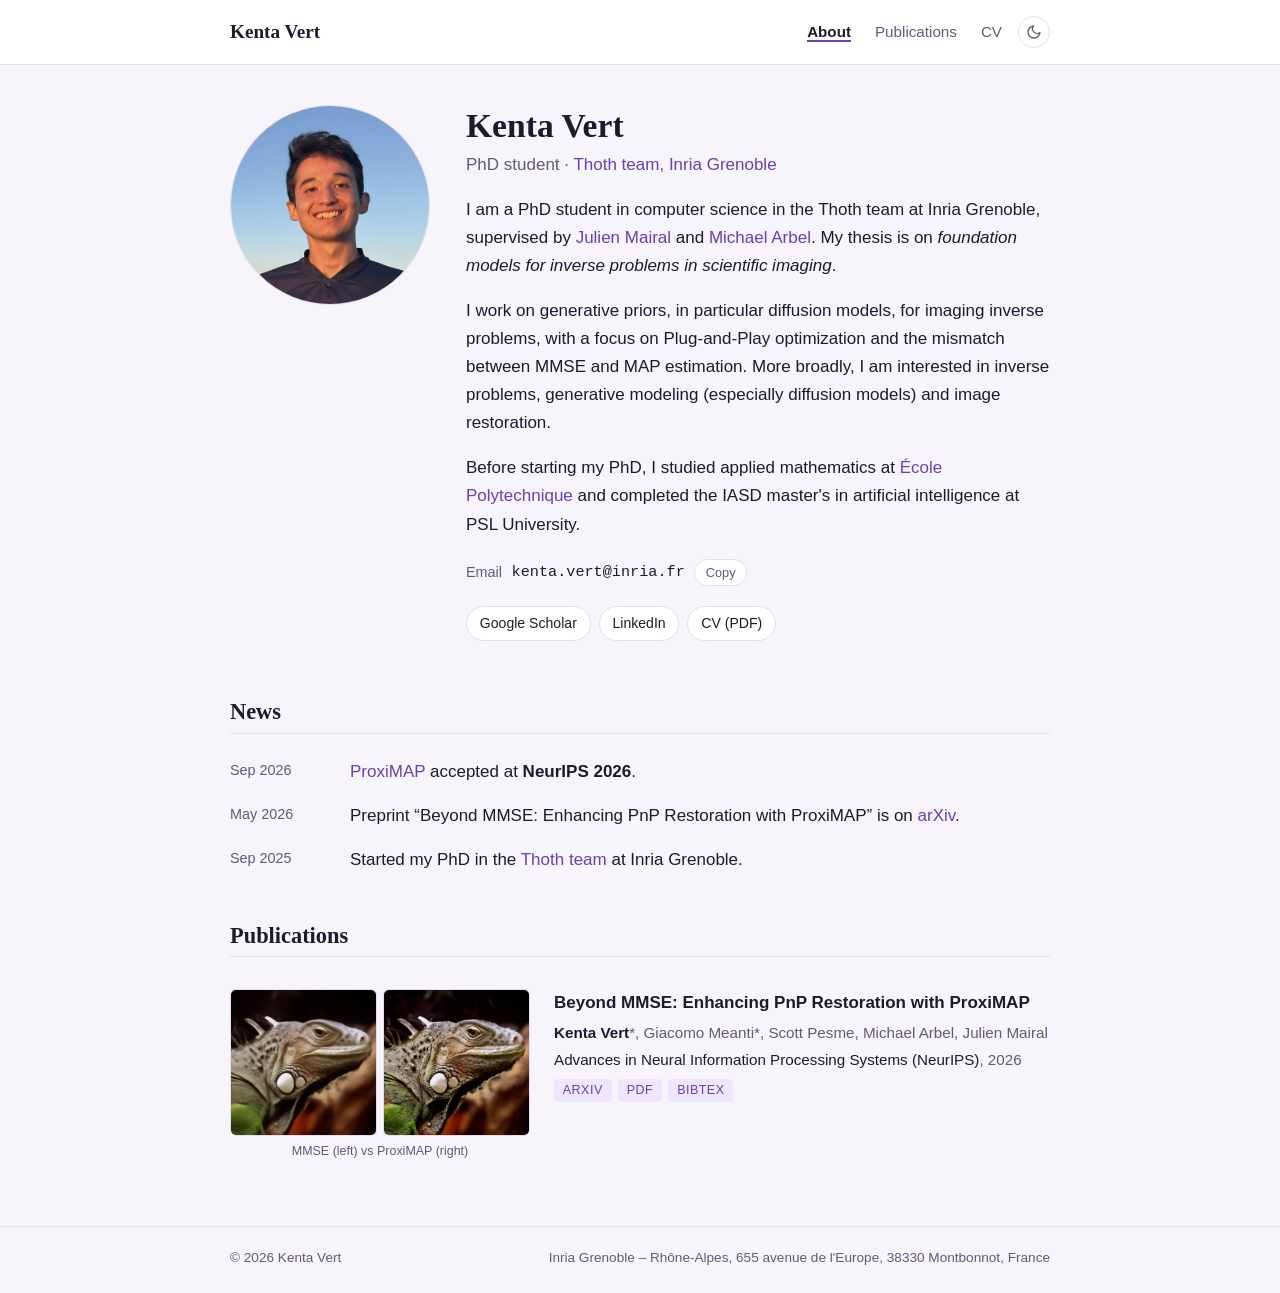
==== index.html @ 5892147f "First version of personal website" ====
<!DOCTYPE html>
<html lang="en">
<head>
  <meta charset="utf-8">
  <meta name="viewport" content="width=device-width, initial-scale=1">
  <title>Kenta Vert</title>
  <meta name="description" content="Kenta Vert — PhD student in the Thoth team at Inria Grenoble, working on generative priors for imaging inverse problems.">
  <meta property="og:type" content="website">
  <meta property="og:title" content="Kenta Vert">
  <meta property="og:description" content="PhD student in the Thoth team at Inria Grenoble, working on generative priors for imaging inverse problems.">
  <meta property="og:url" content="https://kentavert.github.io/">
  <meta property="og:image" content="https://kentavert.github.io/assets/img/kenta-square.jpg">
  <meta name="twitter:card" content="summary">
  <link rel="icon" href="assets/img/favicon.svg" type="image/svg+xml">
  <link rel="stylesheet" href="assets/css/style.css">
  <script>
    // Apply a saved light/dark choice before the page draws (avoids a flash)
    try { var t = localStorage.getItem("theme"); if (t) document.documentElement.setAttribute("data-theme", t); } catch (e) {}
  </script>
</head>
<body>
  <header class="site-header">
    <div class="wrap">
      <a class="brand" href="index.html">Kenta Vert</a>
      <nav aria-label="Main">
        <ul>
          <li><a href="index.html" aria-current="page">About</a></li>
          <li><a href="publications.html">Publications</a></li>
          <li><a href="cv.html">CV</a></li>
        </ul>
      </nav>
      <button type="button" class="theme-toggle" id="theme-toggle" aria-label="Switch to dark mode">
        <svg class="icon-moon" viewBox="0 0 24 24" fill="none" stroke="currentColor" stroke-width="2" stroke-linecap="round" stroke-linejoin="round" aria-hidden="true"><path d="M21 12.8A9 9 0 1 1 11.2 3a7 7 0 0 0 9.8 9.8z"/></svg>
        <svg class="icon-sun" viewBox="0 0 24 24" fill="none" stroke="currentColor" stroke-width="2" stroke-linecap="round" aria-hidden="true"><circle cx="12" cy="12" r="4.5"/><path d="M12 2v2M12 20v2M4.9 4.9l1.4 1.4M17.7 17.7l1.4 1.4M2 12h2M20 12h2M4.9 19.1l1.4-1.4M17.7 6.3l1.4-1.4"/></svg>
      </button>
    </div>
  </header>

  <main class="wrap">
    <section class="intro">
      <!-- Photo: square, web-sized version of your portrait -->
      <img src="assets/img/kenta-square.jpg" alt="Portrait of Kenta Vert">
      <div>
        <h1>Kenta Vert</h1>
        <p class="role">
          PhD student · <a href="https://team.inria.fr/thoth/">Thoth team</a>,
          <a href="https://www.inria.fr/en/centre-inria-universite-grenoble-alpes">Inria Grenoble</a>
        </p>
        <p>
          I am a PhD student in computer science in the Thoth team at Inria Grenoble, supervised by
          <a href="https://lear.inrialpes.fr/people/mairal/">Julien Mairal</a> and
          <a href="https://michaelarbel.github.io">Michael Arbel</a>. My thesis is on
          <em>foundation models for inverse problems in scientific imaging</em>.
        </p>
        <p>
          I work on generative priors, in particular diffusion models, for imaging inverse problems,
          with a focus on Plug-and-Play optimization and the mismatch between MMSE and MAP estimation.
          More broadly, I am interested in inverse problems, generative modeling (especially diffusion models) and image restoration.
        </p>
        <p>
          Before starting my PhD, I studied applied mathematics at
          <a href="https://www.polytechnique.edu/en">École Polytechnique</a> and completed the
          IASD master's in artificial intelligence at PSL University.
        </p>
        <p class="email">
          <span class="email-label">Email</span>
          <span id="email-address">kenta.vert@inria.fr</span>
          <button type="button" class="copy-btn" id="copy-email">Copy</button>
        </p>
        <ul class="links">
          <li><a href="https://scholar.google.com/citations?user=P8s89rgAAAAJ">Google Scholar</a></li>
          <li><a href="https://www.linkedin.com/in/kenta-vert-112619259/">LinkedIn</a></li>
          <!-- Uncomment once your GitHub profile is ready:
          <li><a href="https://github.com/kentavert">GitHub</a></li> -->
          <li><a href="assets/cv.pdf">CV (PDF)</a></li>
        </ul>
      </div>
    </section>

    <section>
      <h2>News</h2>
      <ul class="news">
        <li><time datetime="2026-09">Sep 2026</time><span><a href="https://arxiv.org/abs/2605.16396">ProxiMAP</a> accepted at <strong>NeurIPS 2026</strong>.</span></li>
        <li><time datetime="2026-05">May 2026</time><span>Preprint “Beyond MMSE: Enhancing PnP Restoration with ProxiMAP” is on <a href="https://arxiv.org/abs/2605.16396">arXiv</a>.</span></li>
        <li><time datetime="2025-09">Sep 2025</time><span>Started my PhD in the <a href="https://team.inria.fr/thoth/">Thoth team</a> at Inria Grenoble.</span></li>
      </ul>
    </section>

    <section>
      <h2>Publications</h2>
      <article class="pub has-thumb">
        <figure class="pub-fig">
          <div class="pub-pair">
            <img class="pub-thumb" src="assets/img/lizard_mmse_s255.png" alt="Lizard denoised with the MMSE estimate: blurry" loading="lazy">
            <img class="pub-thumb" src="assets/img/lizard_proximap_s255.png" alt="Same lizard denoised with ProxiMAP: sharper details" loading="lazy">
          </div>
          <figcaption>MMSE (left) vs ProxiMAP (right)</figcaption>
        </figure>
        <div>
          <p class="pub-title">Beyond MMSE: Enhancing PnP Restoration with ProxiMAP</p>
          <p class="pub-authors"><span class="me">Kenta Vert</span>*, Giacomo Meanti*, Scott Pesme, Michael Arbel, Julien Mairal</p>
          <p class="pub-venue"><em>Advances in Neural Information Processing Systems (NeurIPS)</em>, 2026</p>
          <div class="pub-links"><a href="https://arxiv.org/abs/2605.16396">arXiv</a><a href="https://arxiv.org/pdf/2605.16396">PDF</a><button type="button" class="bibtex-toggle" aria-expanded="false" aria-controls="bib-proximap">BibTeX</button></div>
          <!-- Add <a href="https://github.com/...">Code</a> to pub-links once the code is released -->
          <div class="bibtex" id="bib-proximap" hidden>
            <button type="button" class="copy-btn bibtex-copy">Copy</button>
<pre>@inproceedings{vert2026proximap,
  title     = {Beyond {MMSE}: Enhancing {PnP} Restoration with {ProxiMAP}},
  author    = {Vert, Kenta and Meanti, Giacomo and Pesme, Scott and Arbel, Michael and Mairal, Julien},
  booktitle = {Advances in Neural Information Processing Systems (NeurIPS)},
  year      = {2026},
  note      = {arXiv:2605.16396}
}</pre>
          </div>
        </div>
      </article>
    </section>
  </main>

  <footer class="site-footer">
    <div class="wrap">
      <span>© 2026 Kenta Vert</span>
      <span>Inria Grenoble – Rhône-Alpes, 655 avenue de l'Europe, 38330 Montbonnot, France</span>
    </div>
  </footer>

  <script src="assets/js/site.js"></script>
</body>
</html>
---- assets/css/style.css ----
/* ---------- Theme ---------- */
/* Light purple palette. Previous warm light: bg #fbfaf7, surface #ffffff, text #1d1f23,
   muted #5f6570, border #e6e3dc, accent #b5452b, accent-soft #f6e7e2 */
:root {
  --bg: #f7f4fc;
  --surface: #ffffff;
  --text: #1f1a2b;
  --muted: #625a74;
  --border: #e4dcf0;
  --accent: #6a3fb5;          /* change this to re-color the site */
  --accent-soft: #eee6fa;
  --maxw: 860px;
  --serif: "Iowan Old Style", "Palatino Linotype", Palatino, Georgia, serif;
  --sans: -apple-system, BlinkMacSystemFont, "Segoe UI", Roboto, "Helvetica Neue", Arial, sans-serif;
}
/* Dark theme: follows the OS unless the visitor picked a theme with the toggle.
   Dark purple palette. Previous neutral dark: bg #15171a, surface #1c1f23, text #e8e6e1,
   muted #a0a5ad, border #2c3036, accent #e9805f, accent-soft #33241f */
@media (prefers-color-scheme: dark) {
  :root:not([data-theme="light"]) {
    --bg: #1a1424;
    --surface: #231a31;
    --text: #ece7f3;
    --muted: #aaa0bd;
    --border: #3a2e4d;
    --accent: #c9a7ff;
    --accent-soft: #352a4c;
    color-scheme: dark;
  }
}
:root[data-theme="dark"] {
  --bg: #1a1424;
  --surface: #231a31;
  --text: #ece7f3;
  --muted: #aaa0bd;
  --border: #3a2e4d;
  --accent: #c9a7ff;
  --accent-soft: #352a4c;
  color-scheme: dark;
}

/* ---------- Base ---------- */
* { box-sizing: border-box; }
html { -webkit-text-size-adjust: 100%; }
body {
  margin: 0;
  background: var(--bg);
  color: var(--text);
  font: 17px/1.65 var(--sans);
}
a { color: var(--accent); text-decoration: none; }
a:hover { text-decoration: underline; text-underline-offset: 3px; }
h1, h2, h3 { font-family: var(--serif); font-weight: 600; line-height: 1.25; }
h1 { font-size: 2.1rem; margin: 0 0 .25rem; }
h2 { font-size: 1.4rem; margin: 2.5rem 0 1rem; padding-bottom: .4rem; border-bottom: 1px solid var(--border); }
h3 { font-size: 1.1rem; margin: 1.5rem 0 .5rem; }
.wrap { max-width: var(--maxw); margin: 0 auto; padding: 0 1.25rem; }

/* ---------- Header / nav ---------- */
.site-header { border-bottom: 1px solid var(--border); background: var(--surface); }
.site-header .wrap { display: flex; align-items: center; justify-content: space-between; gap: 1rem; flex-wrap: wrap; padding-top: 1rem; padding-bottom: 1rem; }
.brand { font-family: var(--serif); font-size: 1.2rem; font-weight: 600; color: var(--text); }
.brand:hover { text-decoration: none; color: var(--accent); }
nav { margin-left: auto; }
.theme-toggle {
  display: inline-flex; align-items: center; justify-content: center; width: 2rem; height: 2rem; padding: 0;
  border: 1px solid var(--border); border-radius: 50%; background: transparent; color: var(--muted); cursor: pointer;
}
.theme-toggle:hover { color: var(--accent); border-color: var(--accent); }
.theme-toggle svg { width: 1rem; height: 1rem; }
.theme-toggle .icon-sun { display: none; }
.theme-toggle.is-dark .icon-sun { display: block; }
.theme-toggle.is-dark .icon-moon { display: none; }
nav ul { list-style: none; display: flex; gap: 1.5rem; margin: 0; padding: 0; }
nav a { color: var(--muted); font-size: .95rem; }
nav a:hover { color: var(--text); text-decoration: none; }
nav a[aria-current="page"] { color: var(--text); font-weight: 600; box-shadow: 0 2px 0 var(--accent); }

main.wrap { padding-top: 2.5rem; padding-bottom: 3rem; }

/* ---------- Home: intro ---------- */
.intro { display: grid; grid-template-columns: 200px 1fr; gap: 2.25rem; align-items: start; }
.intro img { width: 200px; height: 200px; object-fit: cover; border-radius: 50%; border: 1px solid var(--border); }
.role { color: var(--muted); margin: 0 0 1rem; }
.links { display: flex; flex-wrap: wrap; gap: .5rem; margin-top: 1.25rem; padding: 0; list-style: none; }
.links a {
  display: inline-block; padding: .3rem .8rem; border: 1px solid var(--border); border-radius: 999px;
  font-size: .88rem; color: var(--text); background: var(--surface);
}
.links a:hover { border-color: var(--accent); color: var(--accent); text-decoration: none; }

/* ---------- Email ---------- */
.email { display: flex; align-items: center; flex-wrap: wrap; gap: .6rem; margin: 1.25rem 0 0; }
.email-label { color: var(--muted); font-size: .9rem; }
#email-address { font-family: ui-monospace, SFMono-Regular, Menlo, Consolas, monospace; font-size: .95rem; user-select: all; }
.copy-btn {
  font: inherit; font-size: .8rem; padding: .15rem .65rem; cursor: pointer;
  border: 1px solid var(--border); border-radius: 999px; background: var(--surface); color: var(--muted);
}
.copy-btn:hover { border-color: var(--accent); color: var(--accent); }

/* ---------- News ---------- */
.news { list-style: none; padding: 0; margin: 0; }
.news li { display: grid; grid-template-columns: 6.5rem 1fr; gap: 1rem; padding: .5rem 0; }
.news time { color: var(--muted); font-size: .9rem; font-variant-numeric: tabular-nums; padding-top: .1rem; }

/* ---------- Publications ---------- */
.pub { padding: 1rem 0; border-bottom: 1px solid var(--border); }
.pub:last-child { border-bottom: 0; }
.pub-title { font-weight: 600; margin: 0; }
.pub-authors, .pub-venue { margin: .15rem 0 0; color: var(--muted); font-size: .95rem; }
.pub-authors .me { color: var(--text); font-weight: 600; }
.pub-venue em { color: var(--text); font-style: normal; }
.pub-links { margin-top: .4rem; display: flex; gap: .4rem; flex-wrap: wrap; }
.pub-links a {
  font-size: .78rem; text-transform: uppercase; letter-spacing: .04em;
  padding: .1rem .55rem; border-radius: 4px; background: var(--accent-soft);
}
.pub-links a:hover { text-decoration: none; filter: brightness(.96); }
.pub.has-thumb { display: grid; grid-template-columns: 300px minmax(0, 1fr); gap: 1.5rem; align-items: start; }
.pub-fig { margin: 0; }
.pub-fig figcaption { margin-top: .3rem; font-size: .78rem; color: var(--muted); text-align: center; }
.pub-pair { display: grid; grid-template-columns: 1fr 1fr; gap: 6px; }
.pub-thumb { width: 100%; height: auto; border-radius: 6px; border: 1px solid var(--border); display: block; }
.pub-links button {
  font: inherit; font-size: .78rem; text-transform: uppercase; letter-spacing: .04em; cursor: pointer;
  padding: .1rem .55rem; border-radius: 4px; border: 0; background: var(--accent-soft); color: var(--accent);
}
.pub-links button:hover { filter: brightness(.96); }
.pub-links button[aria-expanded="true"] { background: var(--accent); color: var(--bg); }
.bibtex { position: relative; margin-top: .6rem; }
.bibtex pre {
  margin: 0; padding: .8rem 1rem; overflow-x: auto; font-size: .78rem; line-height: 1.5;
  background: var(--surface); border: 1px solid var(--border); border-radius: 6px;
}
.bibtex .copy-btn { position: absolute; top: .45rem; right: .45rem; }
.tag { display: inline-block; font-size: .72rem; font-weight: 600; text-transform: uppercase; letter-spacing: .05em; color: var(--accent); margin-left: .4rem; }

/* ---------- CV ---------- */
.cv-actions { margin: 0 0 1rem; }
.btn {
  display: inline-block; padding: .55rem 1.1rem; border-radius: 6px; background: var(--accent);
  color: var(--bg); font-weight: 600; font-size: .95rem;
}
.btn:hover { text-decoration: none; filter: brightness(1.08); }
.cv-item { display: grid; grid-template-columns: 8rem 1fr; gap: 1rem; padding: .6rem 0; }
.cv-item .when { color: var(--muted); font-size: .92rem; font-variant-numeric: tabular-nums; }
.cv-item p { margin: 0; }
.cv-item .sub { color: var(--muted); font-size: .95rem; }

/* ---------- Footer ---------- */
.site-footer { border-top: 1px solid var(--border); color: var(--muted); font-size: .85rem; }
.site-footer .wrap { padding-top: 1.25rem; padding-bottom: 1.5rem; display: flex; justify-content: space-between; flex-wrap: wrap; gap: .5rem; }

/* ---------- Mobile ---------- */
@media (max-width: 640px) {
  body { font-size: 16px; }
  h1 { font-size: 1.7rem; }
  .intro { grid-template-columns: 1fr; gap: 1.25rem; }
  .intro img { width: 140px; height: 140px; }
  nav ul { gap: 1.1rem; }
  .news li, .cv-item { grid-template-columns: 1fr; gap: .1rem; }
  .pub.has-thumb { grid-template-columns: minmax(0, 1fr); gap: .8rem; }
  .pub-fig { max-width: 420px; }
}
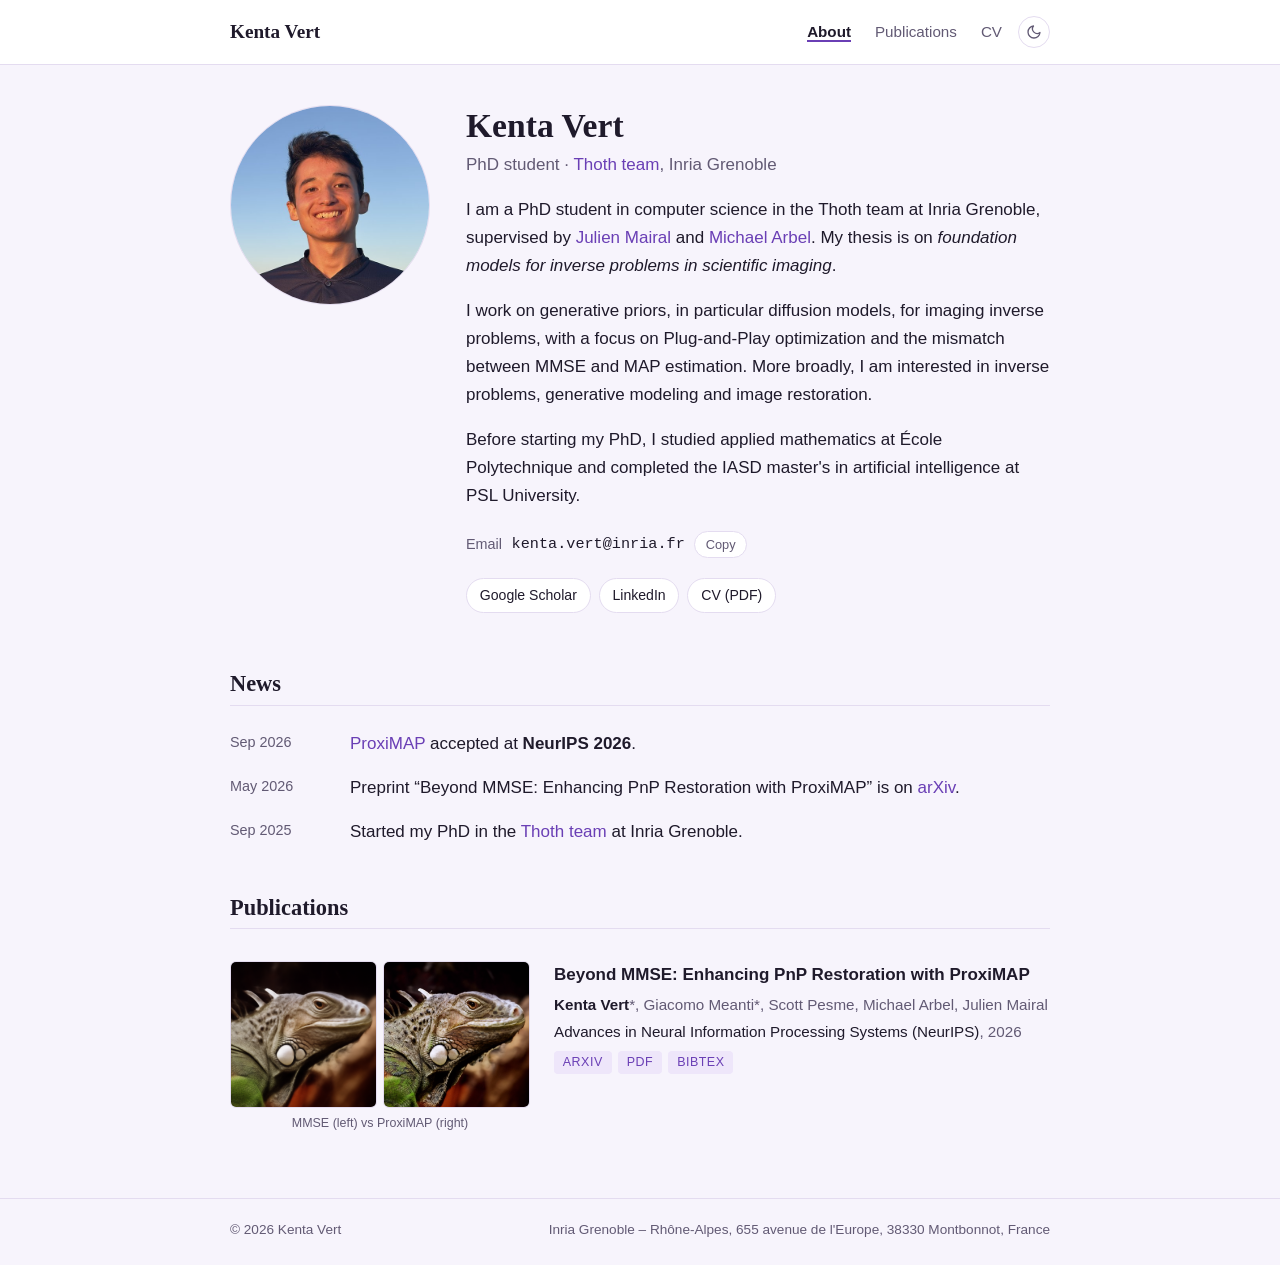
==== commit 83dec0cb: "Remove links, tweak bio" ====
--- a/index.html
+++ b/index.html
@@ -44,7 +44,7 @@
         <h1>Kenta Vert</h1>
         <p class="role">
           PhD student · <a href="https://team.inria.fr/thoth/">Thoth team</a>,
-          <a href="https://www.inria.fr/en/centre-inria-universite-grenoble-alpes">Inria Grenoble</a>
+          Inria Grenoble
         </p>
         <p>
           I am a PhD student in computer science in the Thoth team at Inria Grenoble, supervised by
@@ -55,11 +55,11 @@
         <p>
           I work on generative priors, in particular diffusion models, for imaging inverse problems,
           with a focus on Plug-and-Play optimization and the mismatch between MMSE and MAP estimation.
-          More broadly, I am interested in inverse problems, generative modeling (especially diffusion models) and image restoration.
+          More broadly, I am interested in inverse problems, generative modeling and image restoration.
         </p>
         <p>
           Before starting my PhD, I studied applied mathematics at
-          <a href="https://www.polytechnique.edu/en">École Polytechnique</a> and completed the
+          École Polytechnique and completed the
           IASD master's in artificial intelligence at PSL University.
         </p>
         <p class="email">
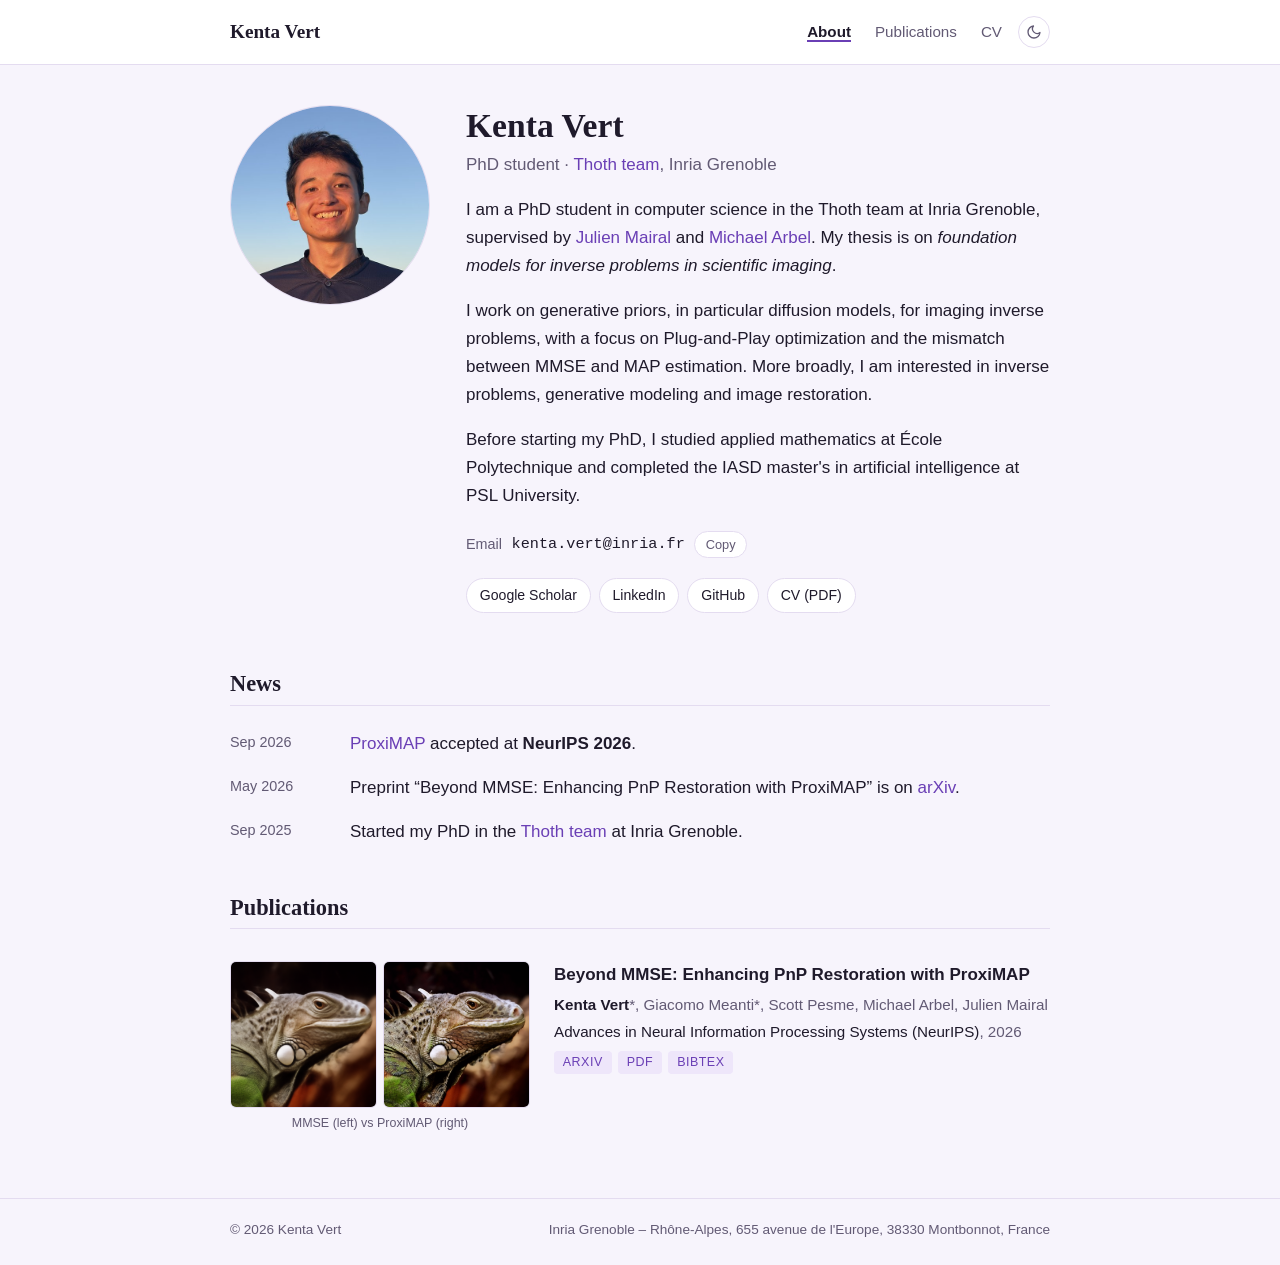
==== commit e252a4f1: "Add GitHub link" ====
--- a/index.html
+++ b/index.html
@@ -70,8 +70,7 @@
         <ul class="links">
           <li><a href="https://scholar.google.com/citations?user=P8s89rgAAAAJ">Google Scholar</a></li>
           <li><a href="https://www.linkedin.com/in/kenta-vert-112619259/">LinkedIn</a></li>
-          <!-- Uncomment once your GitHub profile is ready:
-          <li><a href="https://github.com/kentavert">GitHub</a></li> -->
+          <li><a href="https://github.com/kentavert">GitHub</a></li>
           <li><a href="assets/cv.pdf">CV (PDF)</a></li>
         </ul>
       </div>
